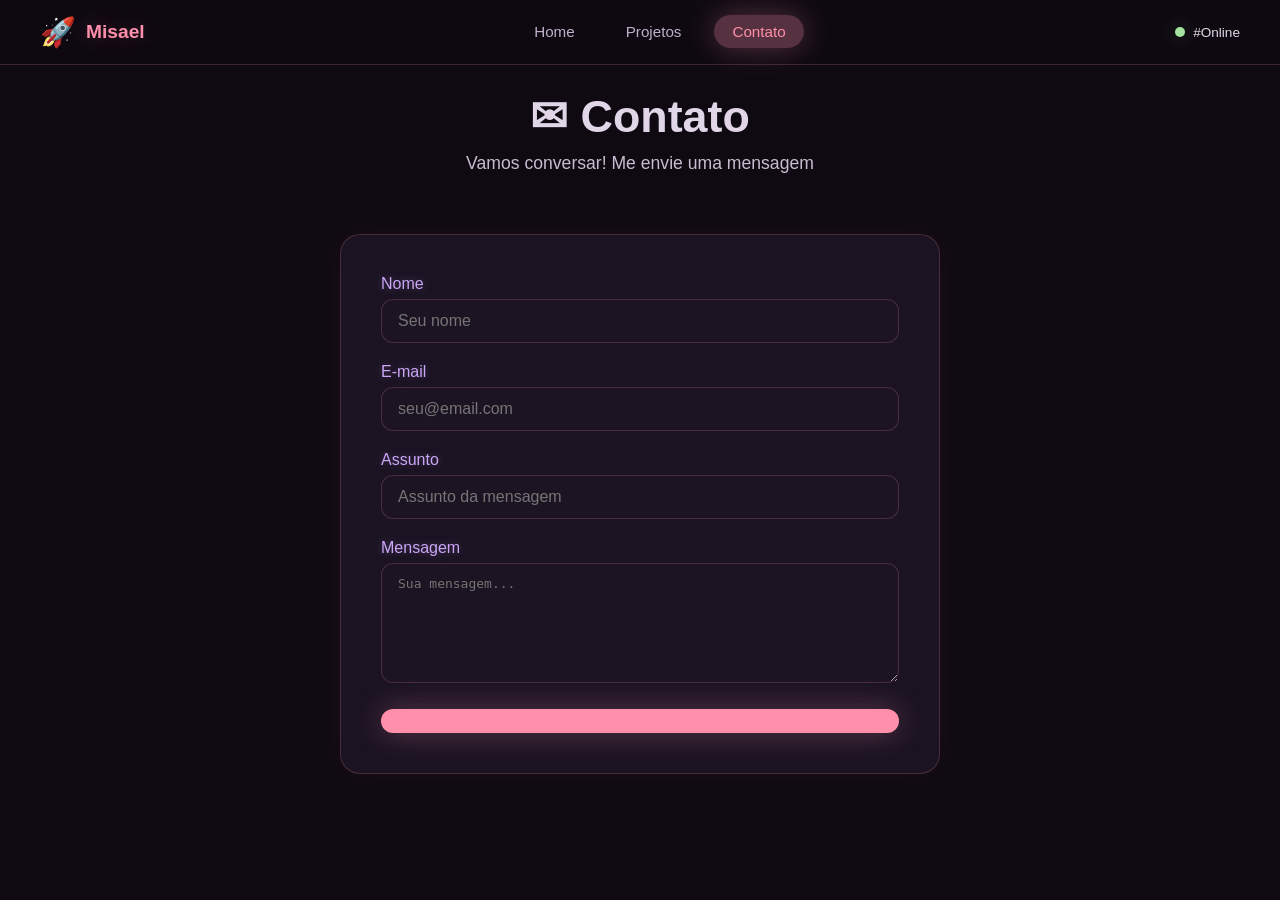
==== public/contato.html @ 02f7c896 "Update contato.html" ====
<!DOCTYPE html>
<html lang="pt-br">
<head>
    <meta charset="UTF-8">
    <meta name="viewport" content="width=device-width, initial-scale=1.0">
    <title>Contato | Misael Andrejezieski</title>
    <link rel="stylesheet" href="style.css">
</head>
<body>
    <canvas id="particles"></canvas>

    <nav class="navbar">
        <div class="nav-container">
            <div class="nav-brand">
                <span class="logo">🚀</span>
                <span class="glitch-text" data-text="Misael">Misael</span>
            </div>
            <ul class="nav-menu">
                <li><a href="/">Home</a></li>
                <li><a href="/projetos">Projetos</a></li>
                <li><a href="/contato" class="active">Contato</a></li>
            </ul>
            <div class="nav-status">
                <span class="status-dot online"></span>
                <span class="neon-text">#Online</span>
            </div>
        </div>
    </nav>

    <main>
        <section style="text-align: center; padding: 20px 0;">
            <h1 class="neon-title" style="font-size: 2.8em; margin-bottom: 10px;">✉ Contato</h1>
            <p style="color: #c8bdd0; font-size: 1.1em;">Vamos conversar! Me envie uma mensagem</p>
        </section>

        <div class="contato-container neon-card">
            <form class="contato-form" onsubmit="enviarContato(event)">
                <div class="form-group">
                    <label for="nome">Nome</label>
                    <input type="text" id="nome" placeholder="Seu nome" required>
                </div>
                <div class="form-group">
                    <label for="email">E-mail</label>
                    <input type="email" id="email" placeholder="seu@email.com" required>
                </div>
                <div class="form-group">
                    <label for="assunto">Assunto</label>
                    <input type="text" id="assunto" placeholder="Assunto da mensagem" required>
                </div>
                <div class="form-group">
                    <label for="mensagem">Mensagem</label>
                    <textarea id="mensagem" placeholder="Sua mensagem..." required></textarea>
                </div>
                <button type="submit" class="btn neon-btn-primary">
---- public/style.css ----
/* ========== RESET ========== */
* {
    margin: 0;
    padding: 0;
    box-sizing: border-box;
}

@import url('https://fonts.googleapis.com/css2?family=Inter:wght@300;400;600;700;800&display=swap');

body {
    font-family: 'Inter', 'Segoe UI', sans-serif;
    background: #0f0a12;
    color: #e0d6e8;
    min-height: 100vh;
    overflow-x: hidden;
    padding-top: 70px;
}

/* ========== FUNDO COM PARTÍCULAS ========== */
#particles {
    position: fixed;
    top: 0;
    left: 0;
    width: 100%;
    height: 100%;
    z-index: 0;
    pointer-events: none;
}

/* ========== CORES NEON PASTEL ========== */
:root {
    --neon-pink: #ff8fab;
    --neon-pink-glow: rgba(255, 143, 171, 0.3);
    --neon-blue: #89b4fa;
    --neon-blue-glow: rgba(137, 180, 250, 0.3);
    --neon-cyan: #79e0e0;
    --neon-cyan-glow: rgba(121, 224, 224, 0.3);
    --neon-green: #a6e3a1;
    --neon-green-glow: rgba(166, 227, 161, 0.3);
    --neon-purple: #cba6f7;
    --neon-purple-glow: rgba(203, 166, 247, 0.3);
    --neon-yellow: #f9e2af;
    --neon-yellow-glow: rgba(249, 226, 175, 0.3);
    --bg-card: rgba(30, 22, 38, 0.85);
    --border-card: rgba(255, 143, 171, 0.2);
}

/* ========== TEXTO GLITCH ========== */
.glitch-text {
    position: relative;
    color: var(--neon-pink);
    text-shadow: 0 0 20px var(--neon-pink-glow);
    font-weight: 800;
}

.glitch-text::before,
.glitch-text::after {
    content: attr(data-text);
    position: absolute;
    top: 0;
    left: 0;
    width: 100%;
    height: 100%;
    opacity: 0;
}

.glitch-text:hover::before {
    animation: glitch 0.25s infinite;
    color: var(--neon-cyan);
    opacity: 1;
}

.glitch-text:hover::after {
    animation: glitch 0.25s infinite reverse;
    color: var(--neon-purple);
    opacity: 1;
}

@keyframes glitch {
    0% { transform: translate(1px, -1px); }
    25% { transform: translate(-1px, 1px); }
    50% { transform: translate(1px, 1px); }
    75% { transform: translate(-1px, -1px); }
    100% { transform: translate(0px, 0px); }
}

/* ========== TEXTOS NEON ========== */
.neon-text-pink { color: var(--neon-pink); text-shadow: 0 0 20px var(--neon-pink-glow); }
.neon-text-blue { color: var(--neon-blue); text-shadow: 0 0 20px var(--neon-blue-glow); }
.neon-text-cyan { color: var(--neon-cyan); text-shadow: 0 0 20px var(--neon-cyan-glow); }
.neon-text-green { color: var(--neon-green); text-shadow: 0 0 20px var(--neon-green-glow); }
.neon-text-purple { color: var(--neon-purple); text-shadow: 0 0 20px var(--neon-purple-glow); }
.neon-text-yellow { color: var(--neon-yellow); text-shadow: 0 0 20px var(--neon-yellow-glow); }

.neon-subtitle {
    color: var(--neon-purple);
    font-size: 2em;
    font-weight: 700;
    text-shadow: 0 0 30px var(--neon-purple-glow);
    margin-bottom: 30px;
    text-align: center;
}

/* ========== BADGE ========== */
.neon-badge {
    display: inline-block;
    background: rgba(166, 227, 161, 0.12);
    color: var(--neon-green);
    padding: 6px 18px;
    border-radius: 30px;
    border: 1px solid var(--neon-green);
    font-size: 0.85em;
    font-weight: 600;
    text-shadow: 0 0 10px var(--neon-green-glow);
    box-shadow: 0 0 20px var(--neon-green-glow);
    animation: pulseBadge 2s ease-in-out infinite;
}

@keyframes pulseBadge {
    0%, 100% { box-shadow: 0 0 20px var(--neon-green-glow); }
    50% { box-shadow: 0 0 40px var(--neon-green-glow), 0 0 60px var(--neon-green-glow); }
}

/* ========== NAVBAR ========== */
.navbar {
    position: fixed;
    top: 0;
    left: 0;
    right: 0;
    background: rgba(15, 10, 18, 0.92);
    backdrop-filter: blur(20px);
    border-bottom: 1px solid var(--border-card);
    z-index: 1000;
    padding: 0 20px;
    height: 65px;
    display: flex;
    align-items: center;
}

.nav-container {
    max-width: 1200px;
    width: 100%;
    margin: 0 auto;
    display: flex;
    align-items: center;
    justify-content: space-between;
}

.nav-brand {
    display: flex;
    align-items: center;
    gap: 10px;
    font-size: 1.2em;
    font-weight: 800;
}

.nav-brand .logo {
    font-size: 1.5em;
    animation: float 3s ease-in-out infinite;
}

@keyframes float {
    0%, 100% { transform: translateY(0); }
    50% { transform: translateY(-4px); }
}

.nav-menu {
    display: flex;
    list-style: none;
    gap: 15px;
}

.nav-menu a {
    color: #c0b0c8;
    text-decoration: none;
    padding: 8px 18px;
    border-radius: 30px;
    transition: all 0.3s;
    font-weight: 500;
    font-size: 0.95em;
}

.nav-menu a:hover {
    color: var(--neon-pink);
    background: var(--neon-pink-glow);
    text-shadow: 0 0 20px var(--neon-pink-glow);
}

.nav-menu a.active {
    color: var(--neon-pink);
    background: var(--neon-pink-glow);
    box-shadow: 0 0 30px var(--neon-pink-glow);
}

.nav-status {
    display: flex;
    align-items: center;
    gap: 8px;
    font-size: 0.85em;
}

.status-dot {
    display: inline-block;
    width: 10px;
    height: 10px;
    border-radius: 50%;
    background: var(--neon-green);
    box-shadow: 0 0 20px var(--neon-green-glow);
    animation: pulse 1.5s ease-in-out infinite;
}

@keyframes pulse {
    0%, 100% { opacity: 1; transform: scale(1); }
    50% { opacity: 0.6; transform: scale(0.8); }
}

/* ========== HERO ========== */
.hero {
    display: grid;
    grid-template-columns: 1fr 1fr;
    gap: 50px;
    align-items: center;
    max-width: 1200px;
    margin: 40px auto 60px;
    padding: 0 20px;
    position: relative;
    z-index: 1;
    min-height: 70vh;
}

@media (max-width: 900px) {
    .hero {
        grid-template-columns: 1fr;
        text-align: center;
    }
}

.hero-content {
    display: flex;
    flex-direction: column;
    gap: 20px;
}

.hero-badge {
    margin-bottom: 10px;
}

.hero-title {
    font-size: 3.2em;
    font-weight: 800;
    line-height: 1.1;
}

.hero-title span {
    display: inline-block;
}

.hero-subtitle {
    font-size: 1.4em;
    font-weight: 400;
    display: flex;
    gap: 12px;
    flex-wrap: wrap;
}

@media (max-width: 900px) {
    .hero-subtitle {
        justify-content: center;
    }
}

.hero-description {
    font-size: 1.15em;
    line-height: 1.7;
    color: #c8bdd0;
    max-width: 500px;
}

@media (max-width: 900px) {
    .hero-description {
        max-width: 100%;
    }
}

.hero-description strong {
    color: var(--neon-pink);
    text-shadow: 0 0 15px var(--neon-pink-glow);
}

.hero-buttons {
    display: flex;
    gap: 15px;
    flex-wrap: wrap;
    margin-top: 10px;
}

@media (max-width: 900px) {
    .hero-buttons {
        justify-content: center;
    }
}

/* ========== BOTÕES ========== */
.btn {
    padding: 12px 30px;
    border-radius: 50px;
    font-weight: 600;
    font-size: 1em;
    text-decoration: none;
    transition: all 0.3s;
    border: none;
    cursor: pointer;
    display: inline-flex;
    align-items: center;
    gap: 8px;
}

.neon-btn-primary {
    background: var(--neon-pink);
    color: #0f0a12;
    box-shadow: 0 0 30px var(--neon-pink-glow);
}

.neon-btn-primary:hover {
    transform: scale(1.05);
    box-shadow: 0 0 50px var(--neon-pink-glow), 0 0 80px var(--neon-pink-glow);
}

.neon-btn-secondary {
    background: transparent;
    color: var(--neon-cyan);
    border: 2px solid var(--neon-cyan);
    box-shadow: 0 0 20px var(--neon-cyan-glow);
}

.neon-btn-secondary:hover {
    background: var(--neon-cyan);
    color: #0f0a12;
    transform: scale(1.05);
    box-shadow: 0 0 40px var(--neon-cyan-glow);
}

/* ========== ESFERAS DECORATIVAS ========== */
.hero-illustration {
    position: relative;
    display: flex;
    justify-content: center;
    align-items: center;
    height: 400px;
}

.neon-orb {
    position: absolute;
    border-radius: 50%;
    filter: blur(60px);
    opacity: 0.6;
    animation: orbFloat 6s ease-in-out infinite;
}

.neon-orb.pink {
    width: 250px;
    height: 250px;
    background: var(--neon-pink);
    animation-delay: 0s;
}

.neon-orb.cyan {
    width: 180px;
    height: 180px;
    background: var(--neon-cyan);
    animation-delay: 2s;
    top: 50px;
    right: 20px;
}

.neon-orb.purple {
    width: 150px;
    height: 150px;
    background: var(--neon-purple);
    animation-delay: 4s;
    bottom: 50px;
    left: 20px;
}

@keyframes orbFloat {
    0%, 100% { transform: translate(0, 0) scale(1); }
    33% { transform: translate(20px, -30px) scale(1.1); }
    66% { transform: translate(-20px, 20px) scale(0.9); }
}

/* ========== SKILLS ========== */
.skills {
    max-width: 1200px;
    margin: 60px auto;
    padding: 0 20px;
    position: relative;
    z-index: 1;
}

.skills-grid {
    display: flex;
    flex-wrap: wrap;
    justify-content: center;
    gap: 12px;
}

.neon-tag {
    background: rgba(203, 166, 247, 0.08);
    color: var(--neon-purple);
    padding: 8px 22px;
    border-radius: 30px;
    border: 1px solid rgba(203, 166, 247, 0.2);
    font-weight: 500;
    font-size: 0.95em;
    transition: all 0.3s;
    text-shadow: 0 0 10px var(--neon-purple-glow);
}

.neon-tag:hover {
    background: rgba(203, 166, 247, 0.15);
    box-shadow: 0 0 30px var(--neon-purple-glow);
    transform: translateY(-2px);
}

/* ========== HIGHLIGHTS ========== */
.highlights {
    max-width: 1200px;
    margin: 60px auto;
    padding: 0 20px;
    position: relative;
    z-index: 1;
}

.highlights-grid {
    display: grid;
    grid-template-columns: repeat(auto-fit, minmax(280px, 1fr));
    gap: 25px;
}

.highlight-card {
    padding: 30px;
    text-align: center;
    transition: all 0.3s;
    border-radius: 20px;
}

.highlight-card:hover {
    transform: translateY(-5px);
    border-color: var(--neon-pink);
    box-shadow: 0 0 40px var(--neon-pink-glow);
}

.highlight-icon {
    font-size: 2.8em;
    display: block;
    margin-bottom: 15px;
}

.highlight-card h3 {
    color: var(--neon-cyan);
    font-size: 1.2em;
    text-shadow: 0 0 15px var(--neon-cyan-glow);
    margin-bottom: 10px;
}

.highlight-card p {
    color: #c8bdd0;
    font-size: 0.95em;
    line-height: 1.6;
}

/* ========== NEON CARD ========== */
.neon-card {
    background: var(--bg-card);
    backdrop-filter: blur(10px);
    border: 1px solid var(--border-card);
    box-shadow: 0 0 30px rgba(255, 143, 171, 0.05);
}

/* ========== FOOTER ========== */
.neon-footer {
    max-width: 1200px;
    margin: 60px auto 30px;
    padding: 30px 20px;
    text-align: center;
    border-top: 1px solid var(--border-card);
    position: relative;
    z-index: 1;
}

.neon-footer p {
    color: #9a8aa2;
    font-size: 0.95em;
    font-weight: 400;
}

.footer-links {
    display: flex;
    justify-content: center;
    gap: 25px;
    margin-top: 12px;
}

.neon-link-footer {
    color: var(--neon-purple);
    text-decoration: none;
    font-size: 0.9em;
    transition: all 0.3s;
    text-shadow: 0 0 10px var(--neon-purple-glow);
}

.neon-link-footer:hover {
    color: var(--neon-pink);
    text-shadow: 0 0 30px var(--neon-pink-glow);
}

/* ========== PROJETOS ========== */
.projetos-grid {
    display: grid;
    grid-template-columns: repeat(auto-fit, minmax(320px, 1fr));
    gap: 30px;
    max-width: 1200px;
    margin: 40px auto;
    padding: 0 20px;
    position: relative;
    z-index: 1;
}

.projeto-card {
    padding: 30px;
    border-radius: 20px;
    transition: all 0.3s;
    text-align: left;
}

.projeto-card:hover {
    transform: translateY(-5px);
    border-color: var(--neon-cyan);
    box-shadow: 0 0 40px var(--neon-cyan-glow);
}

.projeto-card .projeto-icon {
    font-size: 2.5em;
    margin-bottom: 15px;
}

.projeto-card h3 {
    color: var(--neon-pink);
    text-shadow: 0 0 15px var(--neon-pink-glow);
    font-size: 1.4em;
    margin-bottom: 10px;
}

.projeto-card p {
    color: #c8bdd0;
    line-height: 1.6;
    margin-bottom: 15px;
}

.projeto-card .projeto-tags {
    display: flex;
    flex-wrap: wrap;
    gap: 8px;
    margin-bottom: 15px;
}

.projeto-card .projeto-tags span {
    background: rgba(137, 180, 250, 0.1);
    color: var(--neon-blue);
    padding: 4px 14px;
    border-radius: 20px;
    font-size: 0.8em;
    border: 1px solid rgba(137, 180, 250, 0.15);
}

.projeto-card .projeto-link {
    color: var(--neon-cyan);
    text-decoration: none;
    font-weight: 600;
    transition: all 0.3s;
    text-shadow: 0 0 10px var(--neon-cyan-glow);
}

.projeto-card .projeto-link:hover {
    color: var(--neon-pink);
    text-shadow: 0 0 30px var(--neon-pink-glow);
}

/* ========== CONTATO ========== */
.contato-container {
    max-width: 600px;
    margin: 40px auto;
    padding: 40px;
    border-radius: 20px;
    position: relative;
    z-index: 1;
}

.contato-container h2 {
    text-align: center;
    margin-bottom: 30px;
}

.contato-form .form-group {
    margin-bottom: 20px;
}

.contato-form label {
    display: block;
    color: var(--neon-purple);
    font-weight: 500;
    margin-bottom: 6px;
    text-shadow: 0 0 10px var(--neon-purple-glow);
}

.contato-form input,
.contato-form textarea {
    width: 100%;
    padding: 12px 16px;
    border-radius: 12px;
    border: 1px solid var(--border-card);
    background: rgba(30, 22, 38, 0.6);
    color: #e0d6e8;
    font-size: 1em;
    transition: all 0.3s;
    outline: none;
}

.contato-form input:focus,
.contato-form textarea:focus {
    border-color: var(--neon-pink);
    box-shadow: 0 0 30px var(--neon-pink-glow);
}

.contato-form textarea {
    resize: vertical;
    min-height: 120px;
}

.contato-form .btn {
    width: 100%;
    justify-content: center;
}

/* ========== RESPONSIVO ========== */
@media (max-width: 768px) {
    .nav-menu {
        display: none;
    }

    .hero-title {
        font-size: 2.4em;
    }

    .hero-subtitle {
        font-size: 1.1em;
    }

    .highlights-grid {
        grid-template-columns: 1fr;
    }

    .projetos-grid {
        grid-template-columns: 1fr;
    }

    .contato-container {
        padding: 20px;
    }
}
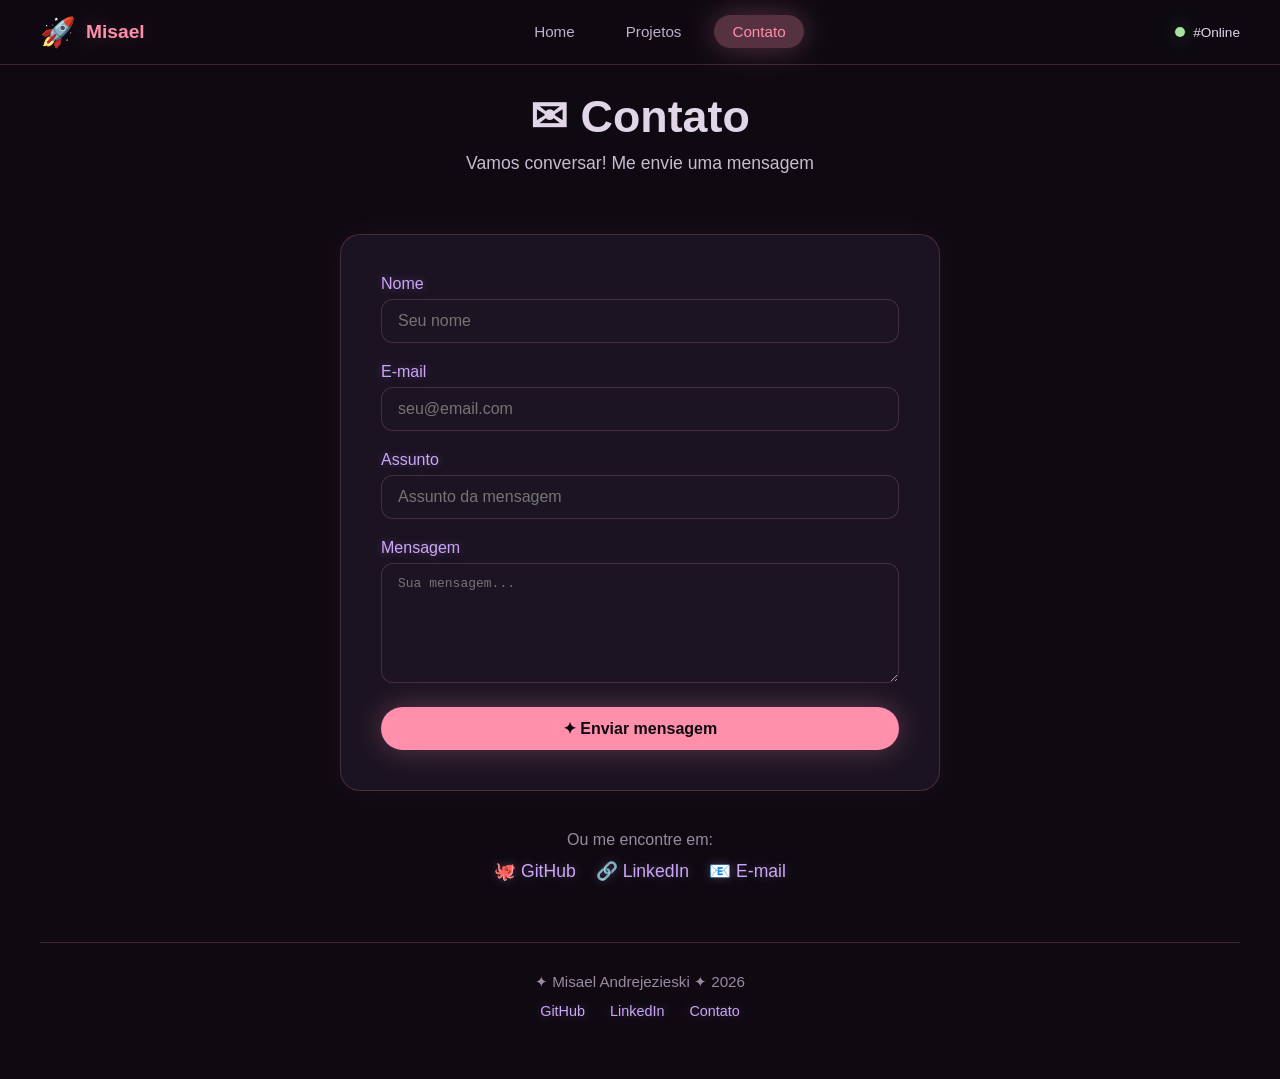
==== commit 9c20653d: "Update contato.html" ====
--- a/public/contato.html
+++ b/public/contato.html
@@ -51,4 +51,29 @@
                     <label for="mensagem">Mensagem</label>
                     <textarea id="mensagem" placeholder="Sua mensagem..." required></textarea>
                 </div>
-                <button type="submit" class="btn neon-btn-primary">+                <button type="submit" class="btn neon-btn-primary">✦ Enviar mensagem</button>
+            </form>
+        </div>
+
+        <div style="text-align: center; margin: 30px 0;">
+            <p style="color: #9a8aa2;">Ou me encontre em:</p>
+            <div style="display: flex; gap: 20px; justify-content: center; margin-top: 12px; flex-wrap: wrap;">
+                <a href="https://github.com" target="_blank" class="neon-link-footer" style="font-size: 1.1em;">🐙 GitHub</a>
+                <a href="https://linkedin.com" target="_blank" class="neon-link-footer" style="font-size: 1.1em;">🔗 LinkedIn</a>
+                <a href="mailto:misael@email.com" class="neon-link-footer" style="font-size: 1.1em;">📧 E-mail</a>
+            </div>
+        </div>
+
+        <footer class="neon-footer">
+            <p>✦ Misael Andrejezieski ✦ 2026</p>
+            <div class="footer-links">
+                <a href="https://github.com" target="_blank" class="neon-link-footer">GitHub</a>
+                <a href="https://linkedin.com" target="_blank" class="neon-link-footer">LinkedIn</a>
+                <a href="/contato" class="neon-link-footer">Contato</a>
+            </div>
+        </footer>
+    </main>
+
+    <script src="script.js"></script>
+</body>
+</html>
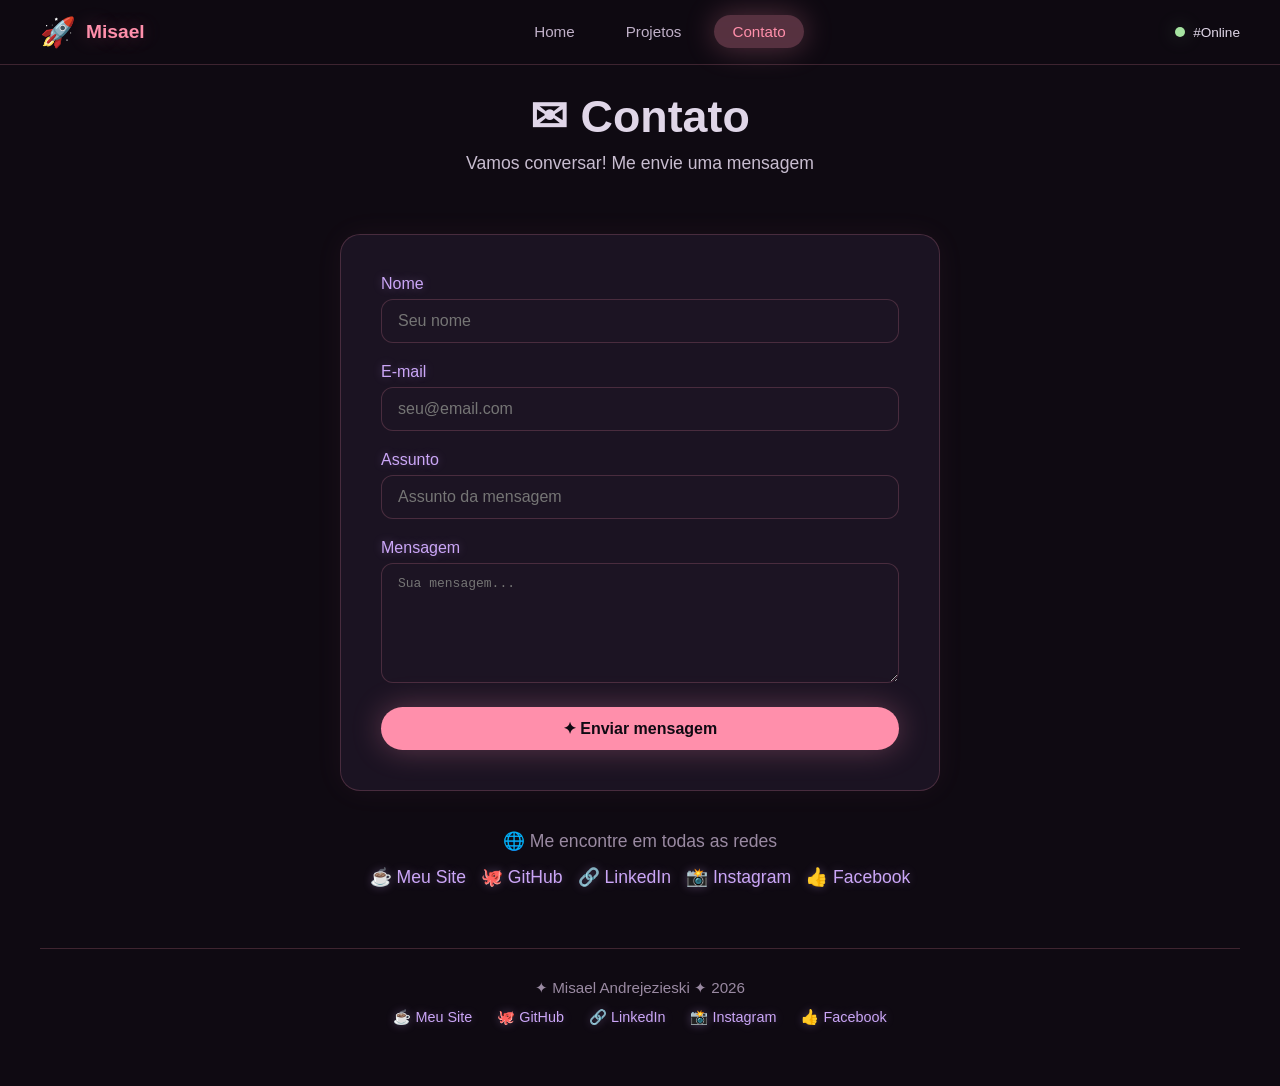
==== commit 5176b075: "Update contato.html" ====
--- a/public/contato.html
+++ b/public/contato.html
@@ -56,24 +56,28 @@
         </div>
 
         <div style="text-align: center; margin: 30px 0;">
-            <p style="color: #9a8aa2;">Ou me encontre em:</p>
-            <div style="display: flex; gap: 20px; justify-content: center; margin-top: 12px; flex-wrap: wrap;">
-                <a href="https://github.com" target="_blank" class="neon-link-footer" style="font-size: 1.1em;">🐙 GitHub</a>
-                <a href="https://linkedin.com" target="_blank" class="neon-link-footer" style="font-size: 1.1em;">🔗 LinkedIn</a>
-                <a href="mailto:misael@email.com" class="neon-link-footer" style="font-size: 1.1em;">📧 E-mail</a>
+            <p style="color: #9a8aa2; font-size: 1.1em; margin-bottom: 15px;">🌐 Me encontre em todas as redes</p>
+            <div style="display: flex; gap: 15px; justify-content: center; flex-wrap: wrap;">
+                <a href="https://misaandrejezieski.github.io/Misa/" target="_blank" class="neon-link-footer" style="font-size: 1.1em;">☕ Meu Site</a>
+                <a href="https://github.com/MisaAndrejezieski" target="_blank" class="neon-link-footer" style="font-size: 1.1em;">🐙 GitHub</a>
+                <a href="https://www.linkedin.com/in/misael-andrejezieski-b4996720a/" target="_blank" class="neon-link-footer" style="font-size: 1.1em;">🔗 LinkedIn</a>
+                <a href="https://www.instagram.com/misaelandrejezieski/" target="_blank" class="neon-link-footer" style="font-size: 1.1em;">📸 Instagram</a>
+                <a href="https://www.facebook.com/profile.php?id=100034358779961" target="_blank" class="neon-link-footer" style="font-size: 1.1em;">👍 Facebook</a>
             </div>
         </div>
 
         <footer class="neon-footer">
             <p>✦ Misael Andrejezieski ✦ 2026</p>
             <div class="footer-links">
-                <a href="https://github.com" target="_blank" class="neon-link-footer">GitHub</a>
-                <a href="https://linkedin.com" target="_blank" class="neon-link-footer">LinkedIn</a>
-                <a href="/contato" class="neon-link-footer">Contato</a>
+                <a href="https://misaandrejezieski.github.io/Misa/" target="_blank" class="neon-link-footer">☕ Meu Site</a>
+                <a href="https://github.com/MisaAndrejezieski" target="_blank" class="neon-link-footer">🐙 GitHub</a>
+                <a href="https://www.linkedin.com/in/misael-andrejezieski-b4996720a/" target="_blank" class="neon-link-footer">🔗 LinkedIn</a>
+                <a href="https://www.instagram.com/misaelandrejezieski/" target="_blank" class="neon-link-footer">📸 Instagram</a>
+                <a href="https://www.facebook.com/profile.php?id=100034358779961" target="_blank" class="neon-link-footer">👍 Facebook</a>
             </div>
         </footer>
     </main>
 
-    <script src="script.js"></script>
+    <script src="/script.js"></script>
 </body>
 </html>
--- a/public/style.css
+++ b/public/style.css
@@ -667,4 +667,54 @@
     .contato-container {
         padding: 20px;
     }
+
+    /* ========== SOCIAL LINKS ========== */
+.social-links {
+    max-width: 1200px;
+    margin: 60px auto;
+    padding: 0 20px;
+    position: relative;
+    z-index: 1;
+}
+
+.social-grid {
+    display: grid;
+    grid-template-columns: repeat(auto-fit, minmax(180px, 1fr));
+    gap: 20px;
+}
+
+.social-card {
+    display: flex;
+    flex-direction: column;
+    align-items: center;
+    padding: 25px 20px;
+    border-radius: 20px;
+    text-decoration: none;
+    transition: all 0.3s;
+    text-align: center;
+}
+
+.social-card:hover {
+    transform: translateY(-5px);
+    border-color: var(--neon-pink);
+    box-shadow: 0 0 40px var(--neon-pink-glow);
+}
+
+.social-icon {
+    font-size: 2.5em;
+    margin-bottom: 10px;
+}
+
+.social-name {
+    color: var(--neon-cyan);
+    font-weight: 600;
+    font-size: 1.1em;
+    text-shadow: 0 0 15px var(--neon-cyan-glow);
+}
+
+.social-desc {
+    color: #9a8aa2;
+    font-size: 0.85em;
+    margin-top: 4px;
+}
 }
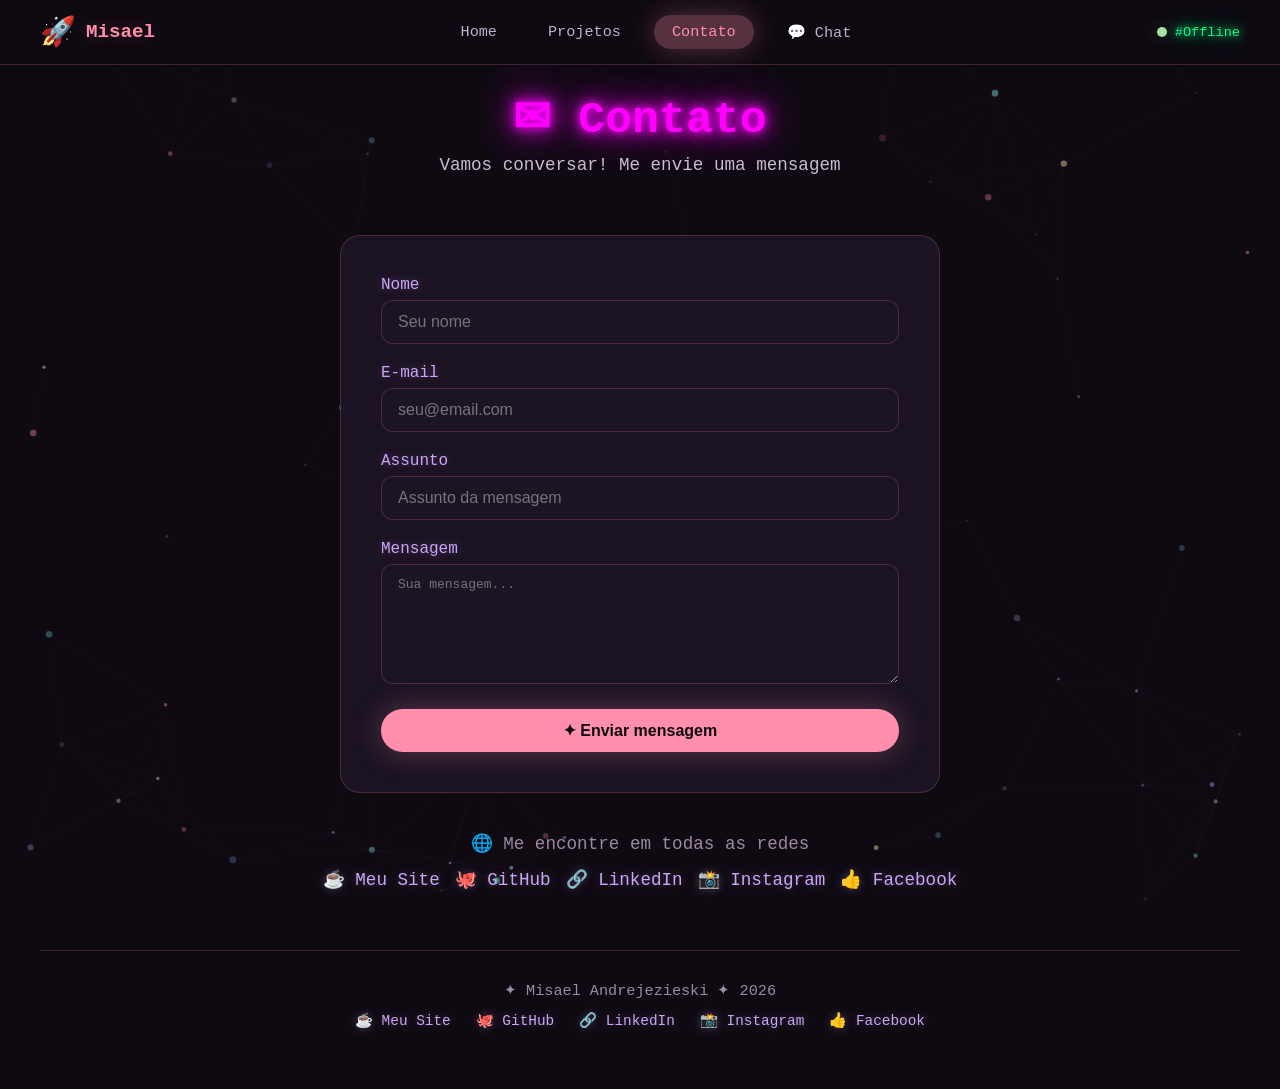
==== commit 2a3e2277: "Update contato.html" ====
--- a/public/contato.html
+++ b/public/contato.html
@@ -19,6 +19,7 @@
                 <li><a href="/">Home</a></li>
                 <li><a href="/projetos">Projetos</a></li>
                 <li><a href="/contato" class="active">Contato</a></li>
+                <li><a href="/ws">💬 Chat</a></li>
             </ul>
             <div class="nav-status">
                 <span class="status-dot online"></span>
@@ -78,6 +79,6 @@
         </footer>
     </main>
 
-    <script src="/script.js"></script>
+    <script src="script.js"></script>
 </body>
 </html>
--- a/public/style.css
+++ b/public/style.css
@@ -5,10 +5,8 @@
     box-sizing: border-box;
 }
 
-@import url('https://fonts.googleapis.com/css2?family=Inter:wght@300;400;600;700;800&display=swap');
-
 body {
-    font-family: 'Inter', 'Segoe UI', sans-serif;
+    font-family: 'Segoe UI', 'Courier New', monospace;
     background: #0f0a12;
     color: #e0d6e8;
     min-height: 100vh;
@@ -85,12 +83,20 @@
 }
 
 /* ========== TEXTOS NEON ========== */
+.neon-text { color: #00ff88; text-shadow: 0 0 10px #00ff88, 0 0 20px #00ff88; }
 .neon-text-pink { color: var(--neon-pink); text-shadow: 0 0 20px var(--neon-pink-glow); }
 .neon-text-blue { color: var(--neon-blue); text-shadow: 0 0 20px var(--neon-blue-glow); }
 .neon-text-cyan { color: var(--neon-cyan); text-shadow: 0 0 20px var(--neon-cyan-glow); }
 .neon-text-green { color: var(--neon-green); text-shadow: 0 0 20px var(--neon-green-glow); }
 .neon-text-purple { color: var(--neon-purple); text-shadow: 0 0 20px var(--neon-purple-glow); }
 .neon-text-yellow { color: var(--neon-yellow); text-shadow: 0 0 20px var(--neon-yellow-glow); }
+
+.neon-title {
+    color: #ff00ff;
+    font-size: 2.5em;
+    text-shadow: 0 0 10px #ff00ff, 0 0 20px #ff00ff, 0 0 40px #ff00ff;
+    animation: neonPulse 2s ease-in-out infinite;
+}
 
 .neon-subtitle {
     color: var(--neon-purple);
@@ -99,6 +105,11 @@
     text-shadow: 0 0 30px var(--neon-purple-glow);
     margin-bottom: 30px;
     text-align: center;
+}
+
+@keyframes neonPulse {
+    0%, 100% { text-shadow: 0 0 10px #ff00ff, 0 0 20px #ff00ff, 0 0 40px #ff00ff; }
+    50% { text-shadow: 0 0 20px #ff00ff, 0 0 40px #ff00ff, 0 0 80px #ff00ff; }
 }
 
 /* ========== BADGE ========== */
@@ -388,6 +399,59 @@
     66% { transform: translate(-20px, 20px) scale(0.9); }
 }
 
+/* ========== SOCIAL LINKS ========== */
+.social-links {
+    max-width: 1200px;
+    margin: 60px auto;
+    padding: 0 20px;
+    position: relative;
+    z-index: 1;
+}
+
+.social-grid {
+    display: grid;
+    grid-template-columns: repeat(auto-fit, minmax(180px, 1fr));
+    gap: 20px;
+}
+
+.social-card {
+    display: flex;
+    flex-direction: column;
+    align-items: center;
+    padding: 25px 20px;
+    border-radius: 20px;
+    text-decoration: none;
+    transition: all 0.3s;
+    text-align: center;
+    background: var(--bg-card);
+    backdrop-filter: blur(10px);
+    border: 1px solid var(--border-card);
+}
+
+.social-card:hover {
+    transform: translateY(-5px);
+    border-color: var(--neon-pink);
+    box-shadow: 0 0 40px var(--neon-pink-glow);
+}
+
+.social-icon {
+    font-size: 2.5em;
+    margin-bottom: 10px;
+}
+
+.social-name {
+    color: var(--neon-cyan);
+    font-weight: 600;
+    font-size: 1.1em;
+    text-shadow: 0 0 15px var(--neon-cyan-glow);
+}
+
+.social-desc {
+    color: #9a8aa2;
+    font-size: 0.85em;
+    margin-top: 4px;
+}
+
 /* ========== SKILLS ========== */
 .skills {
     max-width: 1200px;
@@ -422,6 +486,57 @@
     transform: translateY(-2px);
 }
 
+/* ========== DESTAQUES HOME ========== */
+.projetos-destaque {
+    max-width: 1200px;
+    margin: 60px auto;
+    padding: 0 20px;
+    position: relative;
+    z-index: 1;
+}
+
+.destaque-grid {
+    display: grid;
+    grid-template-columns: repeat(auto-fit, minmax(220px, 1fr));
+    gap: 20px;
+    margin-top: 20px;
+}
+
+.destaque-card {
+    padding: 24px;
+    border-radius: 16px;
+    text-decoration: none;
+    text-align: center;
+    transition: all 0.3s;
+    background: var(--bg-card);
+    backdrop-filter: blur(10px);
+    border: 1px solid var(--border-card);
+}
+
+.destaque-card:hover {
+    transform: translateY(-4px);
+    border-color: var(--neon-pink);
+    box-shadow: 0 0 40px var(--neon-pink-glow);
+}
+
+.destaque-icon {
+    font-size: 2.2em;
+    display: block;
+    margin-bottom: 10px;
+}
+
+.destaque-card h3 {
+    color: var(--neon-cyan);
+    font-size: 1.1em;
+    text-shadow: 0 0 15px var(--neon-cyan-glow);
+    margin-bottom: 6px;
+}
+
+.destaque-card p {
+    color: #9a8aa2;
+    font-size: 0.85em;
+}
+
 /* ========== HIGHLIGHTS ========== */
 .highlights {
     max-width: 1200px;
@@ -442,6 +557,9 @@
     text-align: center;
     transition: all 0.3s;
     border-radius: 20px;
+    background: var(--bg-card);
+    backdrop-filter: blur(10px);
+    border: 1px solid var(--border-card);
 }
 
 .highlight-card:hover {
@@ -469,121 +587,86 @@
     line-height: 1.6;
 }
 
-/* ========== NEON CARD ========== */
-.neon-card {
+/* ========== PROJETOS ========== */
+.projetos-grid {
+    display: grid;
+    grid-template-columns: repeat(auto-fit, minmax(300px, 1fr));
+    gap: 25px;
+    max-width: 1200px;
+    margin: 40px auto;
+    padding: 0 20px;
+    position: relative;
+    z-index: 1;
+}
+
+.projeto-card {
+    padding: 28px;
+    border-radius: 20px;
+    transition: all 0.4s ease;
+    text-align: left;
     background: var(--bg-card);
     backdrop-filter: blur(10px);
     border: 1px solid var(--border-card);
-    box-shadow: 0 0 30px rgba(255, 143, 171, 0.05);
-}
-
-/* ========== FOOTER ========== */
-.neon-footer {
-    max-width: 1200px;
-    margin: 60px auto 30px;
-    padding: 30px 20px;
-    text-align: center;
-    border-top: 1px solid var(--border-card);
-    position: relative;
-    z-index: 1;
-}
-
-.neon-footer p {
-    color: #9a8aa2;
-    font-size: 0.95em;
-    font-weight: 400;
-}
-
-.footer-links {
-    display: flex;
-    justify-content: center;
-    gap: 25px;
-    margin-top: 12px;
-}
-
-.neon-link-footer {
-    color: var(--neon-purple);
-    text-decoration: none;
-    font-size: 0.9em;
-    transition: all 0.3s;
-    text-shadow: 0 0 10px var(--neon-purple-glow);
-}
-
-.neon-link-footer:hover {
-    color: var(--neon-pink);
-    text-shadow: 0 0 30px var(--neon-pink-glow);
-}
-
-/* ========== PROJETOS ========== */
-.projetos-grid {
-    display: grid;
-    grid-template-columns: repeat(auto-fit, minmax(320px, 1fr));
-    gap: 30px;
-    max-width: 1200px;
-    margin: 40px auto;
-    padding: 0 20px;
-    position: relative;
-    z-index: 1;
-}
-
-.projeto-card {
-    padding: 30px;
-    border-radius: 20px;
-    transition: all 0.3s;
-    text-align: left;
 }
 
 .projeto-card:hover {
-    transform: translateY(-5px);
-    border-color: var(--neon-cyan);
-    box-shadow: 0 0 40px var(--neon-cyan-glow);
+    transform: translateY(-6px) scale(1.01);
+    box-shadow: 0 0 50px rgba(255, 143, 171, 0.15);
 }
 
 .projeto-card .projeto-icon {
-    font-size: 2.5em;
+    font-size: 2.8em;
     margin-bottom: 15px;
+    display: block;
 }
 
 .projeto-card h3 {
-    color: var(--neon-pink);
-    text-shadow: 0 0 15px var(--neon-pink-glow);
     font-size: 1.4em;
     margin-bottom: 10px;
+    text-shadow: 0 0 20px currentColor;
 }
 
 .projeto-card p {
     color: #c8bdd0;
     line-height: 1.6;
     margin-bottom: 15px;
+    font-size: 0.95em;
 }
 
 .projeto-card .projeto-tags {
     display: flex;
     flex-wrap: wrap;
     gap: 8px;
-    margin-bottom: 15px;
+    margin-bottom: 18px;
 }
 
 .projeto-card .projeto-tags span {
-    background: rgba(137, 180, 250, 0.1);
+    background: rgba(137, 180, 250, 0.08);
     color: var(--neon-blue);
     padding: 4px 14px;
     border-radius: 20px;
-    font-size: 0.8em;
-    border: 1px solid rgba(137, 180, 250, 0.15);
+    font-size: 0.75em;
+    border: 1px solid rgba(137, 180, 250, 0.12);
+    font-weight: 500;
 }
 
 .projeto-card .projeto-link {
+    display: inline-flex;
+    align-items: center;
+    gap: 6px;
     color: var(--neon-cyan);
     text-decoration: none;
     font-weight: 600;
     transition: all 0.3s;
     text-shadow: 0 0 10px var(--neon-cyan-glow);
+    font-size: 0.95em;
+    border-bottom: 1px solid transparent;
 }
 
 .projeto-card .projeto-link:hover {
     color: var(--neon-pink);
     text-shadow: 0 0 30px var(--neon-pink-glow);
+    border-bottom-color: var(--neon-pink);
 }
 
 /* ========== CONTATO ========== */
@@ -592,6 +675,9 @@
     margin: 40px auto;
     padding: 40px;
     border-radius: 20px;
+    background: var(--bg-card);
+    backdrop-filter: blur(10px);
+    border: 1px solid var(--border-card);
     position: relative;
     z-index: 1;
 }
@@ -642,6 +728,44 @@
     justify-content: center;
 }
 
+/* ========== FOOTER ========== */
+.neon-footer {
+    max-width: 1200px;
+    margin: 60px auto 30px;
+    padding: 30px 20px;
+    text-align: center;
+    border-top: 1px solid var(--border-card);
+    position: relative;
+    z-index: 1;
+}
+
+.neon-footer p {
+    color: #9a8aa2;
+    font-size: 0.95em;
+    font-weight: 400;
+}
+
+.footer-links {
+    display: flex;
+    justify-content: center;
+    gap: 25px;
+    margin-top: 12px;
+    flex-wrap: wrap;
+}
+
+.neon-link-footer {
+    color: var(--neon-purple);
+    text-decoration: none;
+    font-size: 0.9em;
+    transition: all 0.3s;
+    text-shadow: 0 0 10px var(--neon-purple-glow);
+}
+
+.neon-link-footer:hover {
+    color: var(--neon-pink);
+    text-shadow: 0 0 30px var(--neon-pink-glow);
+}
+
 /* ========== RESPONSIVO ========== */
 @media (max-width: 768px) {
     .nav-menu {
@@ -668,53 +792,17 @@
         padding: 20px;
     }
 
-    /* ========== SOCIAL LINKS ========== */
-.social-links {
-    max-width: 1200px;
-    margin: 60px auto;
-    padding: 0 20px;
-    position: relative;
-    z-index: 1;
-}
-
-.social-grid {
-    display: grid;
-    grid-template-columns: repeat(auto-fit, minmax(180px, 1fr));
-    gap: 20px;
-}
-
-.social-card {
-    display: flex;
-    flex-direction: column;
-    align-items: center;
-    padding: 25px 20px;
-    border-radius: 20px;
-    text-decoration: none;
-    transition: all 0.3s;
-    text-align: center;
-}
-
-.social-card:hover {
-    transform: translateY(-5px);
-    border-color: var(--neon-pink);
-    box-shadow: 0 0 40px var(--neon-pink-glow);
-}
-
-.social-icon {
-    font-size: 2.5em;
-    margin-bottom: 10px;
-}
-
-.social-name {
-    color: var(--neon-cyan);
-    font-weight: 600;
-    font-size: 1.1em;
-    text-shadow: 0 0 15px var(--neon-cyan-glow);
-}
-
-.social-desc {
-    color: #9a8aa2;
-    font-size: 0.85em;
-    margin-top: 4px;
-}
+    .destaque-grid {
+        grid-template-columns: 1fr 1fr;
+    }
+}
+
+@media (max-width: 480px) {
+    .destaque-grid {
+        grid-template-columns: 1fr;
+    }
+
+    .social-grid {
+        grid-template-columns: 1fr 1fr;
+    }
 }
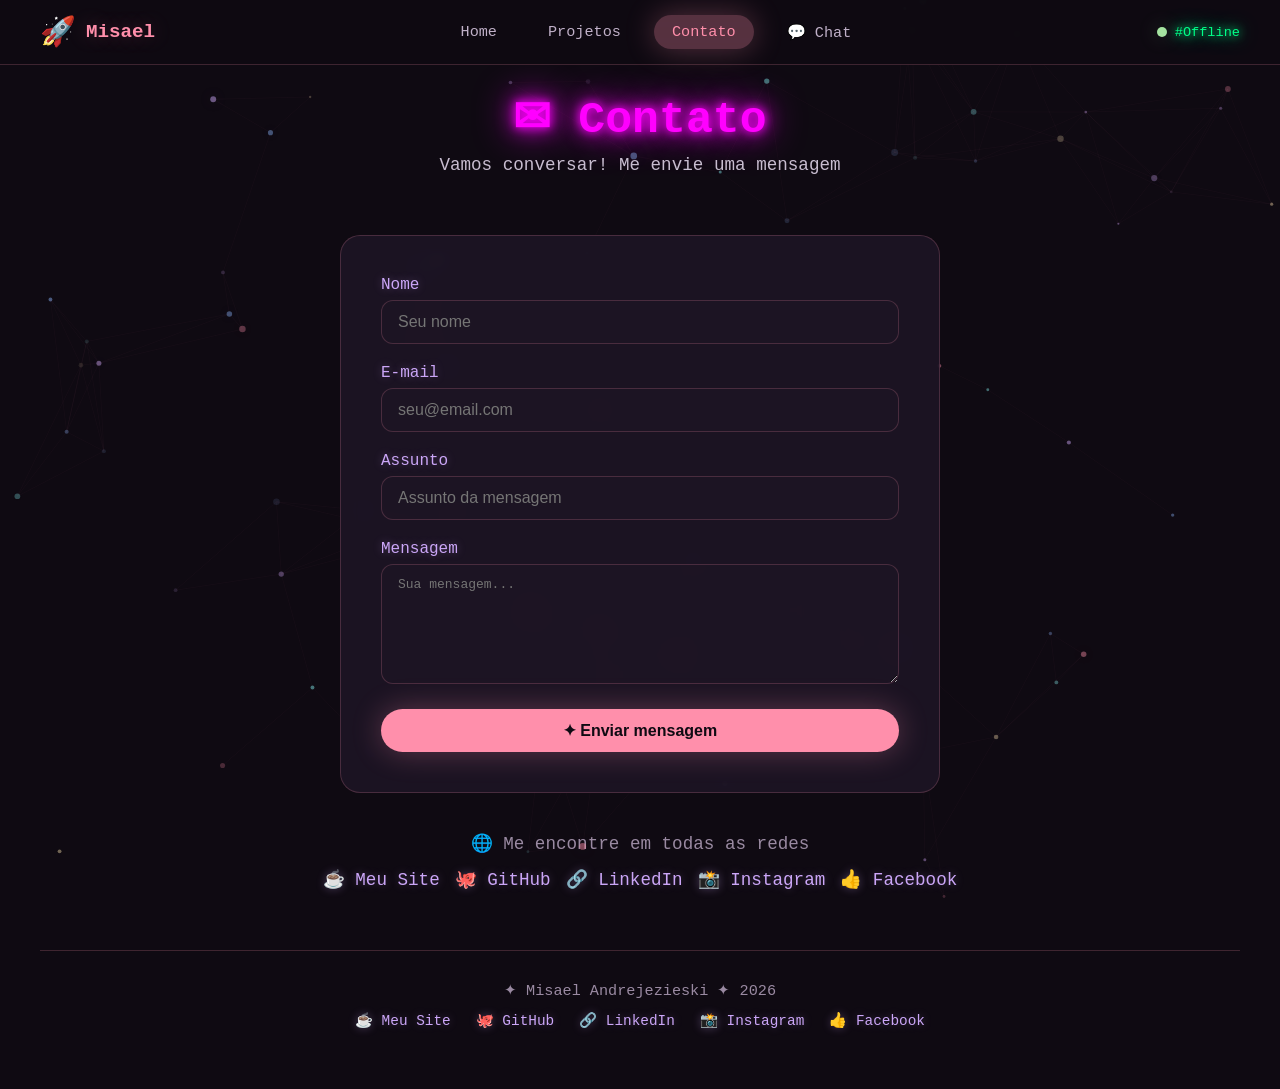
==== commit 0ac51eff: "update e limpeza" ====
--- a/public/contato.html
+++ b/public/contato.html
@@ -81,4 +81,4 @@
 
     <script src="script.js"></script>
 </body>
-</html>+</html>
--- a/public/style.css
+++ b/public/style.css
@@ -682,11 +682,6 @@
     z-index: 1;
 }
 
-.contato-container h2 {
-    text-align: center;
-    margin-bottom: 30px;
-}
-
 .contato-form .form-group {
     margin-bottom: 20px;
 }
@@ -805,4 +800,4 @@
     .social-grid {
         grid-template-columns: 1fr 1fr;
     }
-}+}
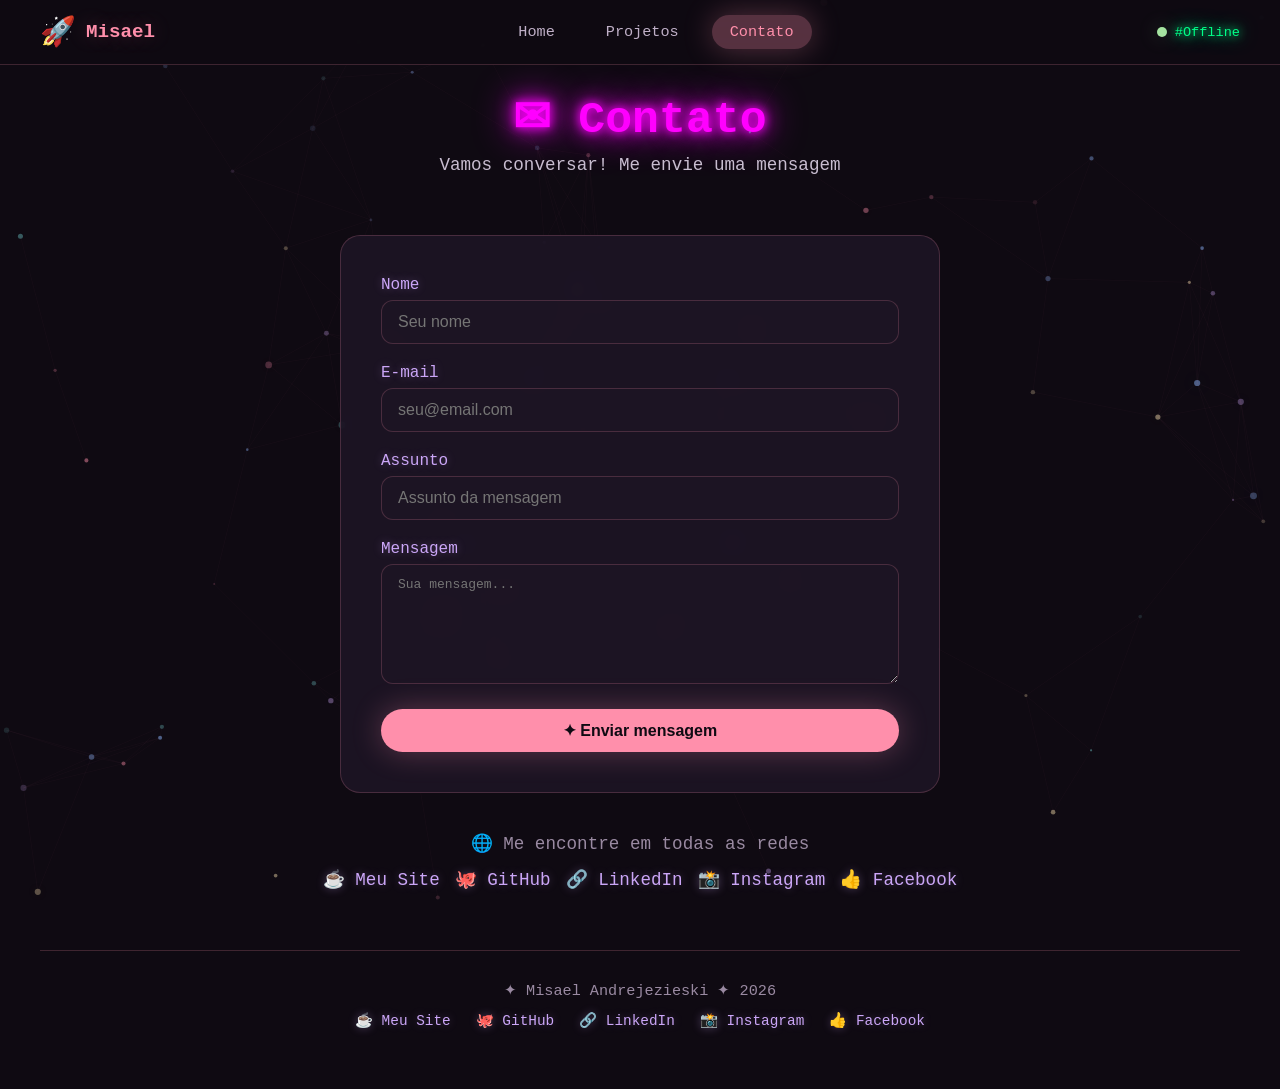
==== commit ffe0bec5: "Update contato.html" ====
--- a/public/contato.html
+++ b/public/contato.html
@@ -19,7 +19,6 @@
                 <li><a href="/">Home</a></li>
                 <li><a href="/projetos">Projetos</a></li>
                 <li><a href="/contato" class="active">Contato</a></li>
-                <li><a href="/ws">💬 Chat</a></li>
             </ul>
             <div class="nav-status">
                 <span class="status-dot online"></span>
@@ -79,6 +78,8 @@
         </footer>
     </main>
 
+    <!-- SCRIPTS NA ORDEM CORRETA -->
+    <script src="projetos.js"></script>
     <script src="script.js"></script>
 </body>
-</html>
+</html>
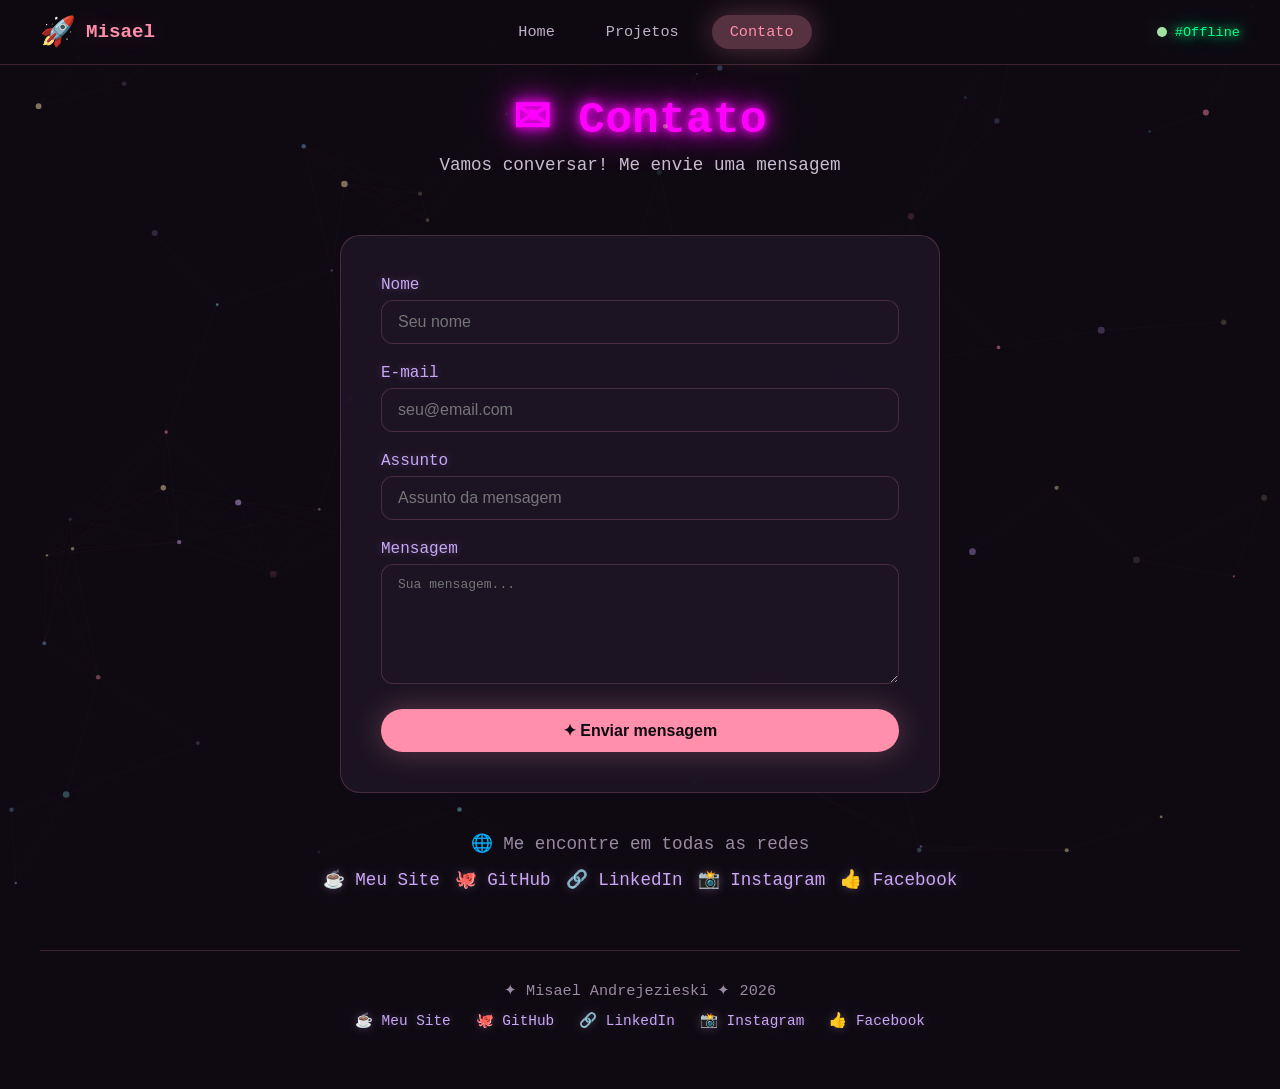
==== commit b5b1be89: "Update contato.html" ====
--- a/public/contato.html
+++ b/public/contato.html
@@ -78,8 +78,6 @@
         </footer>
     </main>
 
-    <!-- SCRIPTS NA ORDEM CORRETA -->
-    <script src="projetos.js"></script>
     <script src="script.js"></script>
 </body>
 </html>
